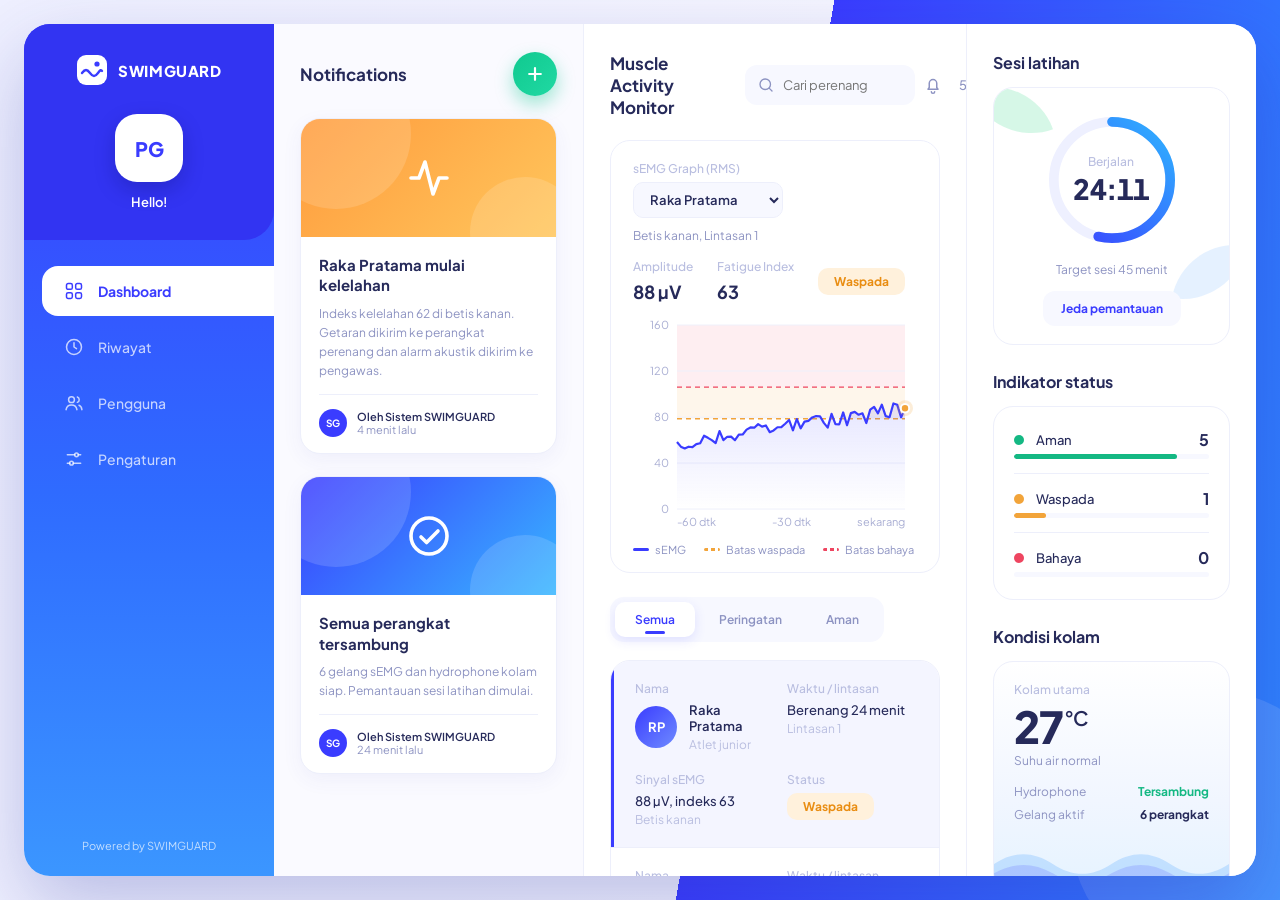
==== writings.html @ 5355ce6a "Dashboard" ====
<!DOCTYPE html>
<html lang="id">
<head>
  <meta charset="UTF-8">
  <meta name="viewport" content="width=device-width, initial-scale=1">
  <title>SWIMGUARD - Dashboard Pemantauan</title>
  <link rel="preconnect" href="https://fonts.googleapis.com">
  <link rel="preconnect" href="https://fonts.gstatic.com" crossorigin>
  <link href="https://fonts.googleapis.com/css2?family=Plus+Jakarta+Sans:wght@400;500;600;700;800&display=swap" rel="stylesheet">
  <link rel="stylesheet" href="style.css">
</head>
<body>

<div class="app">

  <!-- ============ SIDEBAR ============ -->
  <aside class="sidebar">
    <div class="side-top">
      <div class="brand">
        <svg viewBox="0 0 32 32" aria-hidden="true">
          <rect x="1" y="1" width="30" height="30" rx="9" fill="#fff"/>
          <path d="M6 19c3-4 5-4 8 0s5 4 8 0 3-3 4-2" fill="none" stroke="#3a3cff" stroke-width="2.4" stroke-linecap="round"/>
          <circle cx="21" cy="10" r="2.6" fill="#3a3cff"/>
        </svg>
        <span>SWIMGUARD</span>
      </div>
      <div class="profile">
        <div class="profile-avatar">PG</div>
        <p>Hello!</p>
      </div>
    </div>

    <nav class="nav" aria-label="Menu utama">
      <button class="nav-item active" data-view="dashboard">
        <svg viewBox="0 0 24 24"><rect x="3" y="3" width="7" height="7" rx="2"/><rect x="14" y="3" width="7" height="7" rx="2"/><rect x="3" y="14" width="7" height="7" rx="2"/><rect x="14" y="14" width="7" height="7" rx="2"/></svg>
        Dashboard
      </button>
      <button class="nav-item" data-view="riwayat">
        <svg viewBox="0 0 24 24"><circle cx="12" cy="12" r="9"/><path d="M12 7v5l3 2"/></svg>
        Riwayat
      </button>
      <button class="nav-item" data-view="pengguna">
        <svg viewBox="0 0 24 24"><circle cx="9" cy="8" r="3.5"/><path d="M2.5 20c.6-3.6 3.2-5.5 6.5-5.5s5.9 1.9 6.5 5.5"/><path d="M16 4.8a3.4 3.4 0 0 1 0 6.4M18 14.8c2 .6 3.1 2.3 3.5 5.2"/></svg>
        Pengguna
      </button>
      <button class="nav-item" data-view="pengaturan">
        <svg viewBox="0 0 24 24"><path d="M4 7h9M17 7h3M4 17h3M11 17h9"/><circle cx="15" cy="7" r="2.2"/><circle cx="9" cy="17" r="2.2"/></svg>
        Pengaturan
      </button>
    </nav>

    <p class="powered">Powered by SWIMGUARD</p>
  </aside>

  <!-- ============ KONTEN ============ -->
  <main class="content">

    <!-- ---------- DASHBOARD ---------- -->
    <section class="view active" id="view-dashboard">
      <div class="dash">

        <!-- Kolom notifikasi -->
        <div class="col col-notif">
          <header class="col-head">
            <h2>Notifications</h2>
            <button class="fab" id="btnTest" type="button" aria-label="Simulasikan peringatan" title="Simulasikan peringatan">
              <svg viewBox="0 0 24 24"><path d="M12 5v14M5 12h14"/></svg>
            </button>
          </header>
          <div id="notifList" class="notif-list"></div>
        </div>

        <!-- Kolom utama -->
        <div class="col col-main">
          <header class="col-head main-head">
            <h2>Muscle Activity Monitor</h2>
            <div class="head-tools">
              <label class="search">
                <svg viewBox="0 0 24 24"><circle cx="11" cy="11" r="7"/><path d="m20 20-3.5-3.5"/></svg>
                <input id="search" type="search" placeholder="Cari perenang" aria-label="Cari perenang">
              </label>
              <button class="icon-btn" id="btnBell" type="button" aria-label="Notifikasi baru">
                <svg viewBox="0 0 24 24"><path d="M6 17h12l-1.5-2V10a4.5 4.5 0 0 0-9 0v5z"/><path d="M10 20a2 2 0 0 0 4 0"/></svg>
                <span class="bell-dot" id="bellDot" hidden>0</span>
              </button>
              <time class="today" id="today"></time>
            </div>
          </header>

          <!-- Grafik sEMG -->
          <div class="chart-card">
            <div class="chart-top">
              <div>
                <p class="lbl">sEMG Graph (RMS)</p>
                <div class="chart-select">
                  <select id="chartSwimmer" aria-label="Pilih perenang"></select>
                  <span class="muscle" id="chartMuscle"></span>
                </div>
              </div>
              <div class="chart-stats">
                <div><p class="lbl">Amplitude</p><strong id="statAmp">0 µV</strong></div>
                <div><p class="lbl">Fatigue Index</p><strong id="statIdx">0</strong></div>
                <span class="badge ok" id="chartBadge">Aman</span>
              </div>
            </div>
            <canvas id="chart" aria-label="Grafik aktivitas otot 60 detik terakhir" role="img"></canvas>
            <div class="legend">
              <span><i class="sw sw-line"></i>sEMG</span>
              <span><i class="sw sw-warn"></i>Batas waspada</span>
              <span><i class="sw sw-bad"></i>Batas bahaya</span>
            </div>
          </div>

          <!-- Tab + daftar perenang -->
          <div class="tabs" role="tablist" aria-label="Filter status">
            <button class="tab active" role="tab" data-filter="all" type="button">Semua</button>
            <button class="tab" role="tab" data-filter="alert" type="button">Peringatan</button>
            <button class="tab" role="tab" data-filter="ok" type="button">Aman</button>
          </div>
          <div id="swimmerList" class="rows"></div>
        </div>

        <!-- Kolom samping -->
        <div class="col col-side">
          <h3>Sesi latihan</h3>
          <div class="card timer-card">
            <div class="ring">
              <svg viewBox="0 0 130 130" aria-hidden="true">
                <defs>
                  <linearGradient id="ringGrad" x1="0" y1="0" x2="1" y2="1">
                    <stop offset="0" stop-color="#3a3cff"/>
                    <stop offset="1" stop-color="#2fb4ff"/>
                  </linearGradient>
                </defs>
                <circle cx="65" cy="65" r="54" class="ring-bg"/>
                <circle cx="65" cy="65" r="54" class="ring-fg" id="ringFg"/>
              </svg>
              <div class="ring-text">
                <span class="lbl">Berjalan</span>
                <strong id="timerText">24:10</strong>
              </div>
            </div>
            <p class="timer-note">Target sesi 45 menit</p>
            <button class="btn-soft" id="btnPause" type="button">Jeda pemantauan</button>
          </div>

          <h3>Indikator status</h3>
          <div class="card status-card">
            <div class="stat-row">
              <span class="dot ok"></span><span class="stat-name">Aman</span><strong id="cntOk">0</strong>
              <div class="bar"><i class="ok" id="barOk"></i></div>
            </div>
            <div class="stat-row">
              <span class="dot warn"></span><span class="stat-name">Waspada</span><strong id="cntWarn">0</strong>
              <div class="bar"><i class="warn" id="barWarn"></i></div>
            </div>
            <div class="stat-row">
              <span class="dot bad"></span><span class="stat-name">Bahaya</span><strong id="cntBad">0</strong>
              <div class="bar"><i class="bad" id="barBad"></i></div>
            </div>
          </div>

          <h3>Kondisi kolam</h3>
          <div class="card pool-card">
            <p class="lbl">Kolam utama</p>
            <div class="pool-temp">27<sup>°C</sup></div>
            <p class="pool-state">Suhu air normal</p>
            <ul class="pool-list">
              <li><span>Hydrophone</span><strong class="t-ok">Tersambung</strong></li>
              <li><span>Gelang aktif</span><strong id="poolActive">6 perangkat</strong></li>
            </ul>
            <svg class="waves" viewBox="0 0 300 60" preserveAspectRatio="none" aria-hidden="true">
              <path d="M0 30c25-14 50-14 75 0s50 14 75 0 50-14 75 0 50 14 75 0V60H0z" fill="rgba(58,150,255,.22)"/>
              <path d="M0 40c25-12 50-12 75 0s50 12 75 0 50-12 75 0 50 12 75 0V60H0z" fill="rgba(58,60,255,.16)"/>
            </svg>
          </div>
        </div>

      </div>
    </section>

    <!-- ---------- RIWAYAT ---------- -->
    <section class="view" id="view-riwayat">
      <div class="page">
        <header class="page-head">
          <div>
            <h2>Riwayat pemantauan</h2>
            <p class="sub">Catatan kejadian otot dari seluruh perenang pada sesi ini.</p>
          </div>
          <button class="btn-primary" id="btnCsv" type="button">Unduh CSV</button>
        </header>

        <div class="tabs" id="histTabs" role="tablist" aria-label="Filter riwayat">
          <button class="tab active" data-hfilter="all" type="button">Semua</button>
          <button class="tab" data-hfilter="warn" type="button">Waspada</button>
          <button class="tab" data-hfilter="bad" type="button">Bahaya</button>
          <button class="tab" data-hfilter="ok" type="button">Normal</button>
        </div>

        <div class="table-wrap">
          <table class="table">
            <thead>
              <tr>
                <th>Waktu</th>
                <th>Perenang</th>
                <th>Peristiwa</th>
                <th>Otot</th>
                <th>Indeks</th>
                <th>Level</th>
              </tr>
            </thead>
            <tbody id="histBody"></tbody>
          </table>
        </div>
      </div>
    </section>

    <!-- ---------- PENGGUNA ---------- -->
    <section class="view" id="view-pengguna">
      <div class="page">
        <header class="page-head">
          <div>
            <h2>Pengguna dan manfaat</h2>
            <p class="sub">Siapa yang memakai SWIMGUARD dan apa yang mereka dapat.</p>
          </div>
        </header>

        <div class="benefit-grid">
          <article class="benefit">
            <div class="b-icon b1"><svg viewBox="0 0 24 24"><path d="M3 17c3-4 5-4 8 0s5 4 8 0"/><circle cx="16" cy="6" r="2.5"/><path d="m8 12 4-3 3 2"/></svg></div>
            <h3>Perenang</h3>
            <p>Tahu kondisi otot saat berenang. Getaran di perangkat memberi tanda lebih awal sebelum kram atau kelelahan mengganggu gerakan.</p>
          </article>
          <article class="benefit">
            <div class="b-icon b2"><svg viewBox="0 0 24 24"><path d="M4 19V9M10 19V5M16 19v-7M22 19H2"/></svg></div>
            <h3>Pelatih renang</h3>
            <p>Melihat grafik aktivitas otot dan riwayat tiap perenang untuk mengatur intensitas latihan, waktu istirahat, dan program berikutnya.</p>
          </article>
          <article class="benefit">
            <div class="b-icon b3"><svg viewBox="0 0 24 24"><path d="M6 17h12l-1.5-2V10a4.5 4.5 0 0 0-9 0v5z"/><path d="M10 20a2 2 0 0 0 4 0"/></svg></div>
            <h3>Pengawas</h3>
            <p>Menerima alarm akustik dan notifikasi dashboard saat ada perenang berisiko, sehingga bisa bereaksi lebih cepat tanpa mengawasi satu per satu.</p>
          </article>
          <article class="benefit">
            <div class="b-icon b4"><svg viewBox="0 0 24 24"><path d="M3 21V9l9-6 9 6v12"/><path d="M9 21v-6h6v6"/></svg></div>
            <h3>Pengelola kolam renang</h3>
            <p>Memiliki data keselamatan dan riwayat kejadian untuk evaluasi prosedur, pelaporan, dan peningkatan layanan kolam.</p>
          </article>
        </div>
      </div>
    </section>

    <!-- ---------- PENGATURAN ---------- -->
    <section class="view" id="view-pengaturan">
      <div class="page">
        <header class="page-head">
          <div>
            <h2>Pengaturan peringatan</h2>
            <p class="sub">Atur batas indeks kelelahan dan jalur peringatan ganda.</p>
          </div>
        </header>

        <div class="settings">
          <div class="setting">
            <div class="setting-info">
              <strong>Batas waspada</strong>
              <span>Status berubah ke Waspada saat indeks mencapai nilai ini.</span>
            </div>
            <div class="slider">
              <input type="range" id="setWarn" min="30" max="80" value="55">
              <output id="outWarn">55</output>
            </div>
          </div>

          <div class="setting">
            <div class="setting-info">
              <strong>Batas bahaya</strong>
              <span>Status berubah ke Bahaya saat indeks mencapai nilai ini.</span>
            </div>
            <div class="slider">
              <input type="range" id="setDanger" min="50" max="95" value="80">
              <output id="outDanger">80</output>
            </div>
          </div>

          <div class="setting">
            <div class="setting-info">
              <strong>Getaran pada perangkat perenang</strong>
              <span>Perangkat bergetar saat status naik ke Waspada atau Bahaya.</span>
            </div>
            <label class="switch">
              <input type="checkbox" id="setVib" checked>
              <span></span>
            </label>
          </div>

          <div class="setting">
            <div class="setting-info">
              <strong>Alarm akustik ke pengawas</strong>
              <span>Sinyal dikirim lewat hydrophone ke pengawas kolam.</span>
            </div>
            <label class="switch">
              <input type="checkbox" id="setAco" checked>
              <span></span>
            </label>
          </div>
        </div>
      </div>
    </section>

  </main>
</div>

<div class="toast" id="toast" role="status" aria-live="polite"></div>

<script src="script.js"></script>
</body>
</html>
---- style.css ----
/* ==========================================================
   SWIMGUARD Dashboard
   ========================================================== */

:root {
  --blue: #3a3cff;
  --blue-2: #2f86ff;
  --ink: #262a5a;
  --muted: #8d93c2;
  --soft: #b9bee0;
  --line: #edeffb;
  --bg: #f7f8ff;

  --ok: #14b883;
  --ok-bg: #e2f8ef;
  --warn: #e98d12;
  --warn-bg: #fff1dc;
  --bad: #ee4560;
  --bad-bg: #ffe5ea;

  --font: "Plus Jakarta Sans", system-ui, -apple-system, "Segoe UI", Roboto, sans-serif;
}

*,
*::before,
*::after { box-sizing: border-box; margin: 0; padding: 0; }

html { -webkit-text-size-adjust: 100%; }

body {
  min-height: 100vh;
  display: flex;
  align-items: center;
  justify-content: center;
  padding: 24px;
  font-family: var(--font);
  color: var(--ink);
  background: linear-gradient(100deg, #eff0ff 0, #f6f6ff 58%, #3a3cff 58%, #2f86ff 100%);
  position: relative;
  overflow-x: hidden;
  -webkit-font-smoothing: antialiased;
}

/* dekorasi latar */
body::before {
  content: "";
  position: fixed;
  left: 24px;
  top: 24px;
  width: 210px;
  height: 170px;
  background-image: radial-gradient(#d6daff 3px, transparent 3.5px);
  background-size: 34px 34px;
  z-index: 0;
}
body::after {
  content: "";
  position: fixed;
  right: -70px;
  bottom: -70px;
  width: 280px;
  height: 280px;
  border-radius: 50%;
  background: rgba(255, 255, 255, .12);
  z-index: 0;
}

button { font: inherit; color: inherit; cursor: pointer; border: 0; background: none; }
button:focus-visible,
input:focus-visible,
select:focus-visible,
.row:focus-visible {
  outline: 3px solid rgba(58, 60, 255, .45);
  outline-offset: 2px;
}
[hidden] { display: none !important; }

/* ==========================================================
   KERANGKA APLIKASI
   ========================================================== */
.app {
  position: relative;
  z-index: 1;
  display: flex;
  width: min(1400px, 100%);
  height: calc(100vh - 48px);
  min-height: 680px;
  max-height: 920px;
  background: #fff;
  border-radius: 26px;
  overflow: hidden;
  box-shadow: 0 30px 80px rgba(40, 50, 160, .28);
}

/* ==========================================================
   SIDEBAR
   ========================================================== */
.sidebar {
  width: 250px;
  flex-shrink: 0;
  display: flex;
  flex-direction: column;
  color: #fff;
  background: linear-gradient(180deg, #3a3cff 0%, #2f6bff 55%, #3b96ff 100%);
}

.side-top {
  padding: 30px 24px 30px;
  background: #3234f2;
  border-bottom-right-radius: 30px;
  text-align: center;
}

.brand {
  display: flex;
  align-items: center;
  justify-content: center;
  gap: 10px;
  font-weight: 800;
  letter-spacing: .04em;
  font-size: 15px;
}
.brand svg { width: 32px; height: 32px; }

.profile { margin-top: 28px; }
.profile-avatar {
  width: 68px;
  height: 68px;
  margin: 0 auto 12px;
  display: grid;
  place-items: center;
  border-radius: 22px;
  background: #fff;
  color: var(--blue);
  font-weight: 800;
  font-size: 20px;
  box-shadow: 0 8px 20px rgba(10, 10, 100, .25);
}
.profile p { font-size: 13px; font-weight: 600; }

.nav {
  display: flex;
  flex-direction: column;
  gap: 6px;
  margin: 26px 0 0 18px;
}
.nav-item {
  display: flex;
  align-items: center;
  gap: 14px;
  width: 100%;
  padding: 15px 22px;
  border-radius: 16px 0 0 16px;
  font-size: 14px;
  font-weight: 500;
  text-align: left;
  color: rgba(255, 255, 255, .72);
  transition: background .15s, color .15s;
}
.nav-item svg {
  width: 20px;
  height: 20px;
  fill: none;
  stroke: currentColor;
  stroke-width: 1.8;
  stroke-linecap: round;
  stroke-linejoin: round;
}
.nav-item:hover { color: #fff; background: rgba(255, 255, 255, .1); }
.nav-item.active {
  background: #fff;
  color: var(--blue);
  font-weight: 700;
}
.nav-item:focus-visible { outline-color: #fff; }

.powered {
  margin-top: auto;
  padding: 24px;
  text-align: center;
  font-size: 11px;
  color: rgba(255, 255, 255, .7);
}

/* ==========================================================
   KONTEN
   ========================================================== */
.content { flex: 1; min-width: 0; background: #fff; }

.view { display: none; height: 100%; }
.view.active { display: block; }

.dash {
  display: grid;
  grid-template-columns: 310px minmax(0, 1fr) 290px;
  height: 100%;
}

.col {
  min-height: 0;
  overflow-y: auto;
  padding: 28px 26px;
  scrollbar-width: thin;
  scrollbar-color: #dcdffa transparent;
}
.col::-webkit-scrollbar { width: 6px; }
.col::-webkit-scrollbar-thumb { background: #dcdffa; border-radius: 6px; }

.col-notif { background: #fafaff; border-right: 1px solid var(--line); }
.col-side { border-left: 1px solid var(--line); }

.col-head {
  display: flex;
  align-items: center;
  justify-content: space-between;
  gap: 12px;
  margin-bottom: 22px;
  min-height: 44px;
}
h2 { font-size: 17px; font-weight: 700; }
h3 { font-size: 16px; font-weight: 700; margin: 0 0 14px; }
.col-side h3:not(:first-child) { margin-top: 26px; }

.lbl { font-size: 12px; font-weight: 500; color: var(--soft); margin-bottom: 6px; }

/* ----- tombol umum ----- */
.fab {
  width: 44px;
  height: 44px;
  display: grid;
  place-items: center;
  flex-shrink: 0;
  border-radius: 50%;
  background: linear-gradient(135deg, #10c98f, #20d9a3);
  box-shadow: 0 8px 18px rgba(16, 201, 143, .4);
  transition: transform .15s;
}
.fab:hover { transform: scale(1.06); }
.fab svg { width: 20px; height: 20px; fill: none; stroke: #fff; stroke-width: 2.6; stroke-linecap: round; }

.icon-btn {
  position: relative;
  width: 40px;
  height: 40px;
  display: grid;
  place-items: center;
  border-radius: 12px;
  color: var(--muted);
}
.icon-btn:hover { background: var(--bg); }
.icon-btn svg { width: 20px; height: 20px; fill: none; stroke: currentColor; stroke-width: 1.8; stroke-linecap: round; stroke-linejoin: round; }
.bell-dot {
  position: absolute;
  top: 3px;
  right: 3px;
  min-width: 17px;
  height: 17px;
  padding: 0 4px;
  display: grid;
  place-items: center;
  border-radius: 9px;
  background: var(--bad);
  color: #fff;
  font-size: 10px;
  font-weight: 700;
}

.btn-primary {
  padding: 12px 22px;
  border-radius: 12px;
  background: linear-gradient(135deg, var(--blue), var(--blue-2));
  color: #fff;
  font-size: 13px;
  font-weight: 700;
  box-shadow: 0 8px 18px rgba(58, 60, 255, .3);
}
.btn-primary:hover { filter: brightness(1.08); }

.btn-soft {
  margin-top: 14px;
  padding: 10px 18px;
  border-radius: 12px;
  background: var(--bg);
  color: var(--blue);
  font-size: 12px;
  font-weight: 700;
}
.btn-soft:hover { background: #eceeff; }

/* ----- header utama ----- */
.head-tools { display: flex; align-items: center; gap: 8px; min-width: 0; }
.search {
  display: flex;
  align-items: center;
  gap: 8px;
  padding: 0 12px;
  height: 40px;
  border-radius: 12px;
  background: var(--bg);
  color: var(--muted);
}
.search svg { width: 18px; height: 18px; flex-shrink: 0; fill: none; stroke: currentColor; stroke-width: 1.8; stroke-linecap: round; }
.search input {
  width: 120px;
  border: 0;
  outline: 0;
  background: transparent;
  font: inherit;
  font-size: 13px;
  color: var(--ink);
}
.search:focus-within { outline: 3px solid rgba(58, 60, 255, .35); }
.search input:focus-visible { outline: 0; }
.today { margin-left: 8px; font-size: 13px; font-weight: 500; color: var(--muted); white-space: nowrap; }

/* ==========================================================
   NOTIFIKASI
   ========================================================== */
.notif-list { display: flex; flex-direction: column; gap: 22px; }

.notif {
  background: #fff;
  border: 1px solid var(--line);
  border-radius: 20px;
  overflow: hidden;
  box-shadow: 0 6px 20px rgba(60, 70, 180, .06);
}
.notif.is-new { animation: slideIn .5s ease-out; }

.notif-banner {
  position: relative;
  height: 118px;
  display: grid;
  place-items: center;
  overflow: hidden;
}
.notif-banner::before,
.notif-banner::after {
  content: "";
  position: absolute;
  border-radius: 50%;
  background: rgba(255, 255, 255, .14);
}
.notif-banner::before { width: 150px; height: 150px; left: -40px; top: -60px; }
.notif-banner::after { width: 110px; height: 110px; right: -24px; bottom: -50px; }
.notif-banner svg {
  position: relative;
  z-index: 1;
  width: 48px;
  height: 48px;
  fill: none;
  stroke: #fff;
  stroke-width: 1.8;
  stroke-linecap: round;
  stroke-linejoin: round;
}
.notif-banner.info { background: linear-gradient(135deg, #3a3cff, #38b6ff); }
.notif-banner.warn { background: linear-gradient(135deg, #ff9b3d, #ffc65c); }
.notif-banner.bad { background: linear-gradient(135deg, #ee4560, #ff7a8c); }

.notif-body { padding: 18px 18px 16px; }
.notif-body h4 { font-size: 15px; font-weight: 700; line-height: 1.35; }
.notif-body p { margin-top: 8px; font-size: 12px; line-height: 1.6; color: var(--muted); }

.notif-foot {
  display: flex;
  align-items: center;
  gap: 10px;
  margin-top: 14px;
  padding-top: 14px;
  border-top: 1px solid var(--line);
  font-size: 11px;
  color: var(--muted);
}
.notif-foot .mini-av {
  width: 28px;
  height: 28px;
  display: grid;
  place-items: center;
  border-radius: 50%;
  background: var(--blue);
  color: #fff;
  font-size: 10px;
  font-weight: 700;
}
.notif-foot b { display: block; color: var(--ink); font-weight: 600; font-size: 11px; }

/* ==========================================================
   GRAFIK
   ========================================================== */
.chart-card {
  border: 1px solid var(--line);
  border-radius: 20px;
  padding: 20px 22px 16px;
  margin-bottom: 24px;
}
.chart-top {
  display: flex;
  align-items: flex-start;
  justify-content: space-between;
  gap: 16px;
  flex-wrap: wrap;
}
.chart-select { display: flex; align-items: center; gap: 10px; flex-wrap: wrap; }
.chart-select select {
  padding: 8px 12px;
  border: 1px solid var(--line);
  border-radius: 10px;
  background: var(--bg);
  font: inherit;
  font-size: 13px;
  font-weight: 600;
  color: var(--ink);
}
.muscle { font-size: 12px; color: var(--muted); }
.chart-stats { display: flex; align-items: center; gap: 24px; }
.chart-stats strong { font-size: 18px; font-weight: 700; }

#chart { display: block; width: 100%; height: 220px; margin-top: 12px; }

.legend { display: flex; gap: 18px; flex-wrap: wrap; margin-top: 8px; font-size: 11px; color: var(--muted); }
.legend span { display: inline-flex; align-items: center; gap: 6px; }
.sw { display: inline-block; width: 16px; height: 3px; border-radius: 2px; }
.sw-line { background: var(--blue); }
.sw-warn { background: repeating-linear-gradient(90deg, #f2a43a 0 4px, transparent 4px 7px); }
.sw-bad { background: repeating-linear-gradient(90deg, var(--bad) 0 4px, transparent 4px 7px); }

/* ==========================================================
   TAB + DAFTAR PERENANG
   ========================================================== */
.tabs {
  display: inline-flex;
  gap: 4px;
  padding: 5px;
  margin-bottom: 18px;
  border-radius: 14px;
  background: var(--bg);
}
.tab {
  position: relative;
  padding: 10px 20px;
  border-radius: 10px;
  font-size: 12px;
  font-weight: 600;
  color: var(--muted);
}
.tab:hover { color: var(--blue); }
.tab.active {
  background: #fff;
  color: var(--blue);
  box-shadow: 0 4px 12px rgba(58, 60, 255, .12);
}
.tab.active::after {
  content: "";
  position: absolute;
  left: 50%;
  bottom: 3px;
  width: 20px;
  height: 3px;
  margin-left: -10px;
  border-radius: 3px;
  background: var(--blue);
}

.rows { border: 1px solid var(--line); border-radius: 20px; overflow: hidden; }
.row {
  display: grid;
  grid-template-columns: 1fr 1fr;
  gap: 20px 24px;
  padding: 20px 24px;
  background: #fff;
  border-bottom: 1px solid var(--line);
  cursor: pointer;
  transition: background .15s;
}
.row:last-child { border-bottom: 0; }
.row:hover { background: #fbfbff; }
.row.selected { background: #f4f5ff; box-shadow: inset 3px 0 0 var(--blue); }

.who { display: flex; align-items: center; gap: 12px; min-width: 0; }
.avatar-sm {
  width: 42px;
  height: 42px;
  flex-shrink: 0;
  display: grid;
  place-items: center;
  border-radius: 50%;
  color: #fff;
  font-size: 13px;
  font-weight: 700;
}
.who strong, .cell strong { display: block; font-size: 13px; font-weight: 600; }
.who span, .cell span { display: block; margin-top: 3px; font-size: 12px; color: var(--soft); }
.cell strong { font-weight: 500; }

.badge {
  display: inline-block;
  padding: 6px 16px;
  border-radius: 10px;
  font-size: 12px;
  font-weight: 700;
  white-space: nowrap;
}
.badge.ok { background: var(--ok-bg); color: var(--ok); }
.badge.warn { background: var(--warn-bg); color: var(--warn); }
.badge.bad { background: var(--bad-bg); color: var(--bad); }

.empty { padding: 40px 20px; text-align: center; font-size: 13px; color: var(--muted); }

/* ==========================================================
   KOLOM SAMPING
   ========================================================== */
.card {
  position: relative;
  overflow: hidden;
  border: 1px solid var(--line);
  border-radius: 20px;
  background: #fff;
}

/* timer */
.timer-card { padding: 22px 18px 18px; text-align: center; }
.timer-card::before,
.timer-card::after {
  content: "";
  position: absolute;
  width: 64px;
  height: 64px;
  opacity: .55;
  pointer-events: none;
}
.timer-card::before {
  left: -14px;
  top: -10px;
  background: #b5f0d3;
  border-radius: 0 100% 0 100%;
  transform: rotate(-20deg);
}
.timer-card::after {
  right: -12px;
  bottom: 40px;
  background: #cfe6ff;
  border-radius: 100% 0 100% 0;
  transform: rotate(10deg);
}
.ring { position: relative; width: 140px; height: 140px; margin: 0 auto; }
.ring svg { width: 100%; height: 100%; transform: rotate(-90deg); }
.ring-bg { fill: none; stroke: #eef0ff; stroke-width: 9; }
.ring-fg {
  fill: none;
  stroke: url(#ringGrad);
  stroke-width: 9;
  stroke-linecap: round;
  stroke-dasharray: 339.29;
  stroke-dashoffset: 339.29;
  transition: stroke-dashoffset .9s linear;
}
.ring-text { position: absolute; inset: 0; display: grid; place-content: center; text-align: center; }
.ring-text .lbl { margin-bottom: 2px; }
.ring-text strong { font-size: 28px; font-weight: 800; letter-spacing: -.02em; font-variant-numeric: tabular-nums; }
.timer-note { margin-top: 12px; font-size: 12px; color: var(--muted); position: relative; z-index: 1; }
.timer-card .btn-soft { position: relative; z-index: 1; }

/* status */
.status-card { padding: 8px 20px; }
.stat-row {
  display: grid;
  grid-template-columns: 12px 1fr auto;
  align-items: center;
  gap: 4px 10px;
  padding: 14px 0;
  border-bottom: 1px solid var(--line);
}
.stat-row:last-child { border-bottom: 0; }
.stat-name { font-size: 13px; font-weight: 500; }
.stat-row strong { font-size: 16px; font-weight: 700; }
.dot { width: 10px; height: 10px; border-radius: 50%; }
.dot.ok { background: var(--ok); }
.dot.warn { background: #f2a43a; }
.dot.bad { background: var(--bad); }
.bar { grid-column: 1 / -1; height: 5px; border-radius: 5px; background: var(--bg); overflow: hidden; }
.bar i { display: block; height: 100%; width: 0; border-radius: 5px; transition: width .5s; }
.bar i.ok { background: var(--ok); }
.bar i.warn { background: #f2a43a; }
.bar i.bad { background: var(--bad); }

/* kolam */
.pool-card {
  padding: 20px 20px 70px;
  background: linear-gradient(180deg, #fff 0%, #f1f6ff 60%, #e5f3ff 100%);
}
.pool-temp { font-size: 44px; font-weight: 800; letter-spacing: -.03em; line-height: 1.05; }
.pool-temp sup { font-size: 20px; font-weight: 600; vertical-align: top; margin-left: 2px; position: relative; top: 4px; }
.pool-state { margin-top: 4px; font-size: 12px; color: var(--muted); }
.pool-list { list-style: none; margin-top: 16px; display: grid; gap: 8px; }
.pool-list li { display: flex; justify-content: space-between; font-size: 12px; color: var(--muted); }
.pool-list strong { font-weight: 700; color: var(--ink); }
.pool-list .t-ok { color: var(--ok); }
.waves { position: absolute; left: 0; bottom: 0; width: 100%; height: 56px; }

/* ==========================================================
   HALAMAN LAIN
   ========================================================== */
.page { height: 100%; overflow-y: auto; padding: 34px 40px; scrollbar-width: thin; scrollbar-color: #dcdffa transparent; }
.page-head {
  display: flex;
  align-items: flex-start;
  justify-content: space-between;
  gap: 16px;
  margin-bottom: 24px;
}
.page-head h2 { font-size: 20px; }
.sub { margin-top: 6px; font-size: 13px; color: var(--muted); }

.table-wrap { overflow-x: auto; border: 1px solid var(--line); border-radius: 20px; }
.table { width: 100%; border-collapse: collapse; min-width: 640px; }
.table th {
  padding: 16px 20px;
  text-align: left;
  font-size: 12px;
  font-weight: 500;
  color: var(--soft);
  background: #fafaff;
  border-bottom: 1px solid var(--line);
}
.table td { padding: 16px 20px; font-size: 13px; border-bottom: 1px solid var(--line); }
.table tr:last-child td { border-bottom: 0; }
.table td:first-child { color: var(--muted); font-variant-numeric: tabular-nums; }
.table td b { font-weight: 600; }

.benefit-grid {
  display: grid;
  grid-template-columns: repeat(auto-fit, minmax(250px, 1fr));
  gap: 22px;
}
.benefit {
  padding: 26px 24px;
  border: 1px solid var(--line);
  border-radius: 20px;
  background: #fff;
}
.benefit h3 { margin: 18px 0 10px; }
.benefit p { font-size: 13px; line-height: 1.7; color: var(--muted); }
.b-icon { width: 52px; height: 52px; display: grid; place-items: center; border-radius: 16px; }
.b-icon svg { width: 26px; height: 26px; fill: none; stroke: #fff; stroke-width: 1.9; stroke-linecap: round; stroke-linejoin: round; }
.b1 { background: linear-gradient(135deg, #3a3cff, #38b6ff); }
.b2 { background: linear-gradient(135deg, #14b883, #5fe0b4); }
.b3 { background: linear-gradient(135deg, #ee4560, #ff8fa0); }
.b4 { background: linear-gradient(135deg, #ff9b3d, #ffc65c); }

.settings { border: 1px solid var(--line); border-radius: 20px; overflow: hidden; max-width: 760px; }
.setting {
  display: flex;
  align-items: center;
  justify-content: space-between;
  gap: 24px;
  padding: 22px 26px;
  border-bottom: 1px solid var(--line);
}
.setting:last-child { border-bottom: 0; }
.setting-info strong { display: block; font-size: 14px; font-weight: 600; }
.setting-info span { display: block; margin-top: 4px; font-size: 12px; color: var(--muted); max-width: 380px; line-height: 1.5; }
.slider { display: flex; align-items: center; gap: 14px; }
.slider input[type="range"] { width: 180px; accent-color: var(--blue); }
.slider output { min-width: 28px; text-align: right; font-size: 15px; font-weight: 700; font-variant-numeric: tabular-nums; }

.switch { position: relative; width: 50px; height: 28px; flex-shrink: 0; }
.switch input { position: absolute; inset: 0; opacity: 0; cursor: pointer; z-index: 1; margin: 0; }
.switch span { position: absolute; inset: 0; border-radius: 28px; background: #dfe2f7; transition: background .2s; }
.switch span::after {
  content: "";
  position: absolute;
  left: 3px;
  top: 3px;
  width: 22px;
  height: 22px;
  border-radius: 50%;
  background: #fff;
  box-shadow: 0 2px 6px rgba(0, 0, 40, .2);
  transition: transform .2s;
}
.switch input:checked + span { background: var(--blue); }
.switch input:checked + span::after { transform: translateX(22px); }
.switch input:focus-visible + span { outline: 3px solid rgba(58, 60, 255, .45); outline-offset: 2px; }

/* ----- toast ----- */
.toast {
  position: fixed;
  left: 50%;
  bottom: 36px;
  z-index: 50;
  max-width: calc(100% - 32px);
  padding: 13px 22px;
  border-radius: 14px;
  background: var(--ink);
  color: #fff;
  font-size: 13px;
  font-weight: 500;
  box-shadow: 0 14px 34px rgba(20, 20, 80, .35);
  opacity: 0;
  pointer-events: none;
  transform: translate(-50%, 12px);
  transition: opacity .25s, transform .25s;
}
.toast.show { opacity: 1; transform: translate(-50%, 0); }

/* ----- animasi ----- */
@keyframes slideIn {
  from { opacity: 0; transform: translateY(-14px); }
  to { opacity: 1; transform: none; }
}
@keyframes pulse {
  0%, 100% { opacity: 1; }
  50% { opacity: .35; }
}
.badge.bad::before {
  content: "";
  display: inline-block;
  width: 7px;
  height: 7px;
  margin-right: 7px;
  border-radius: 50%;
  background: var(--bad);
  animation: pulse 1s infinite;
}

@media (prefers-reduced-motion: reduce) {
  *, *::before, *::after { animation: none !important; transition: none !important; }
}

/* ==========================================================
   RESPONSIF
   ========================================================== */
@media (max-width: 1260px) {
  .dash {
    grid-template-columns: 290px minmax(0, 1fr);
    overflow-y: auto;
    align-content: start;
  }
  .dash > .col { overflow: visible; }
  .col-side {
    grid-column: 1 / -1;
    display: grid;
    grid-template-columns: repeat(3, 1fr);
    gap: 0 22px;
    border-left: 0;
    border-top: 1px solid var(--line);
  }
  .col-side h3 { grid-row: 1; margin-top: 0 !important; }
  .col-side .card { grid-row: 2; }
}

@media (max-width: 900px) {
  body { padding: 0; background: #f1f2ff; align-items: stretch; }
  body::before, body::after { display: none; }

  .app { flex-direction: column; height: auto; max-height: none; min-height: 100vh; border-radius: 0; }

  .sidebar { width: 100%; flex-direction: row; align-items: center; }
  .side-top { padding: 14px 18px; border-radius: 0; text-align: left; }
  .profile, .powered { display: none; }
  .nav { flex-direction: row; margin: 0; padding: 10px 8px; gap: 4px; overflow-x: auto; flex: 1; }
  .nav-item { width: auto; padding: 11px 14px; border-radius: 12px; white-space: nowrap; }

  .view { height: auto; }
  .dash { display: block; height: auto; }
  .col { overflow: visible; padding: 22px 18px; }
  .col-notif { border-right: 0; border-bottom: 1px solid var(--line); }
  .col-side { display: block; border-top: 1px solid var(--line); }
  .col-side h3:not(:first-child) { margin-top: 26px !important; }

  .head-tools { flex-wrap: wrap; justify-content: flex-end; }
  .main-head { align-items: flex-start; flex-wrap: wrap; }
  .page { height: auto; padding: 24px 18px; }
}

@media (max-width: 520px) {
  .row { grid-template-columns: 1fr; gap: 14px; padding: 18px; }
  .chart-stats { gap: 16px; }
  .setting { flex-direction: column; align-items: flex-start; }
  .slider input[type="range"] { width: 150px; }
  .today { display: none; }
  .brand span { display: none; }
}
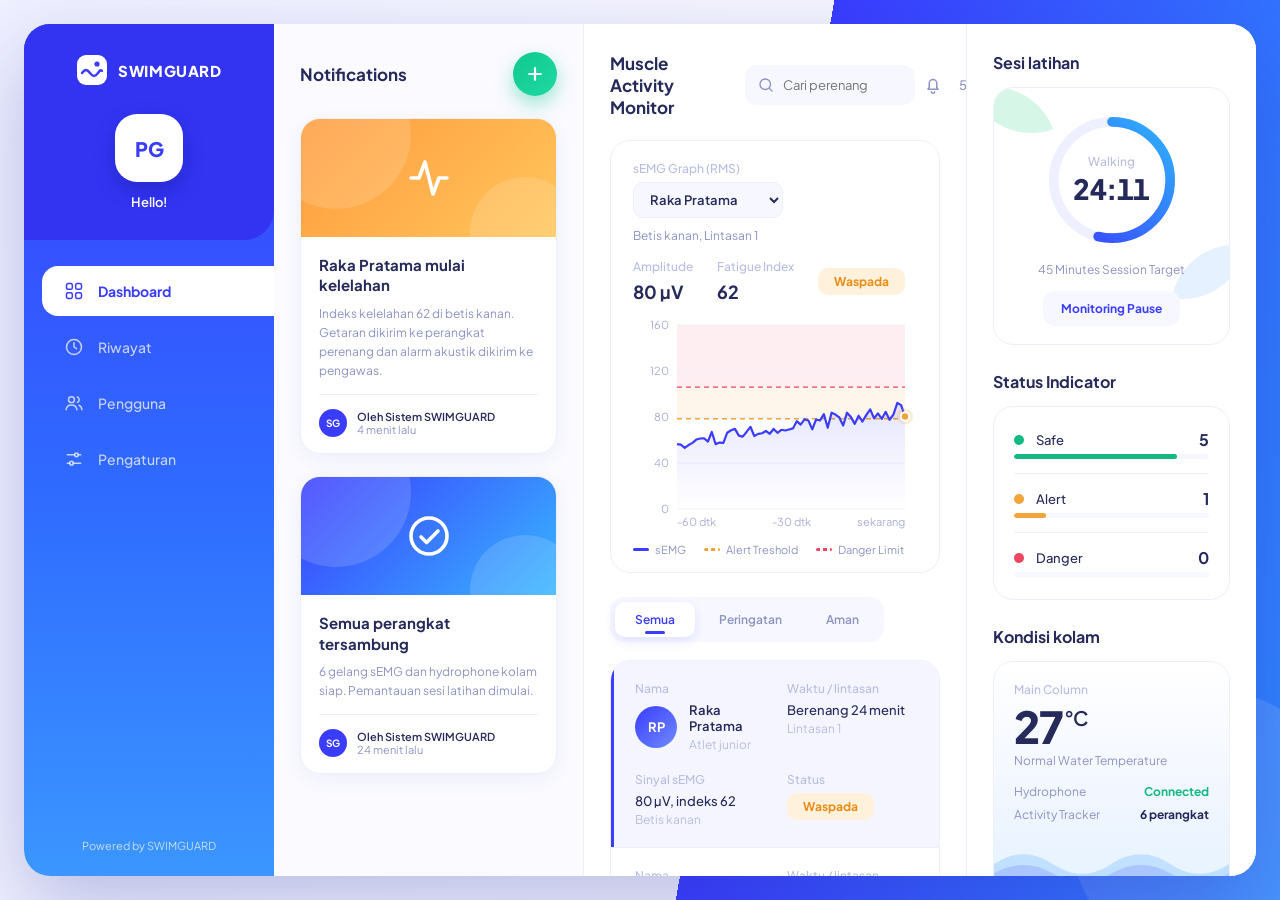
==== commit ca056eac: "Update html" ====
--- a/writings.html
+++ b/writings.html
@@ -100,14 +100,14 @@
               <div class="chart-stats">
                 <div><p class="lbl">Amplitude</p><strong id="statAmp">0 µV</strong></div>
                 <div><p class="lbl">Fatigue Index</p><strong id="statIdx">0</strong></div>
-                <span class="badge ok" id="chartBadge">Aman</span>
+                <span class="badge ok" id="chartBadge">Safe</span>
               </div>
             </div>
             <canvas id="chart" aria-label="Grafik aktivitas otot 60 detik terakhir" role="img"></canvas>
             <div class="legend">
               <span><i class="sw sw-line"></i>sEMG</span>
-              <span><i class="sw sw-warn"></i>Batas waspada</span>
-              <span><i class="sw sw-bad"></i>Batas bahaya</span>
+              <span><i class="sw sw-warn"></i>Alert Treshold</span>
+              <span><i class="sw sw-bad"></i>Danger Limit</span>
             </div>
           </div>
 
@@ -136,38 +136,38 @@
                 <circle cx="65" cy="65" r="54" class="ring-fg" id="ringFg"/>
               </svg>
               <div class="ring-text">
-                <span class="lbl">Berjalan</span>
+                <span class="lbl">Walking</span>
                 <strong id="timerText">24:10</strong>
               </div>
             </div>
-            <p class="timer-note">Target sesi 45 menit</p>
-            <button class="btn-soft" id="btnPause" type="button">Jeda pemantauan</button>
-          </div>
-
-          <h3>Indikator status</h3>
+            <p class="timer-note">45 Minutes Session Target</p>
+            <button class="btn-soft" id="btnPause" type="button">Monitoring Pause</button>
+          </div>
+
+          <h3>Status Indicator</h3>
           <div class="card status-card">
             <div class="stat-row">
-              <span class="dot ok"></span><span class="stat-name">Aman</span><strong id="cntOk">0</strong>
+              <span class="dot ok"></span><span class="stat-name">Safe</span><strong id="cntOk">0</strong>
               <div class="bar"><i class="ok" id="barOk"></i></div>
             </div>
             <div class="stat-row">
-              <span class="dot warn"></span><span class="stat-name">Waspada</span><strong id="cntWarn">0</strong>
+              <span class="dot warn"></span><span class="stat-name">Alert</span><strong id="cntWarn">0</strong>
               <div class="bar"><i class="warn" id="barWarn"></i></div>
             </div>
             <div class="stat-row">
-              <span class="dot bad"></span><span class="stat-name">Bahaya</span><strong id="cntBad">0</strong>
+              <span class="dot bad"></span><span class="stat-name">Danger</span><strong id="cntBad">0</strong>
               <div class="bar"><i class="bad" id="barBad"></i></div>
             </div>
           </div>
 
           <h3>Kondisi kolam</h3>
           <div class="card pool-card">
-            <p class="lbl">Kolam utama</p>
+            <p class="lbl">Main Column</p>
             <div class="pool-temp">27<sup>°C</sup></div>
-            <p class="pool-state">Suhu air normal</p>
+            <p class="pool-state">Normal Water Temperature</p>
             <ul class="pool-list">
-              <li><span>Hydrophone</span><strong class="t-ok">Tersambung</strong></li>
-              <li><span>Gelang aktif</span><strong id="poolActive">6 perangkat</strong></li>
+              <li><span>Hydrophone</span><strong class="t-ok">Connected</strong></li>
+              <li><span>Activity Tracker</span><strong id="poolActive">6 Devices</strong></li>
             </ul>
             <svg class="waves" viewBox="0 0 300 60" preserveAspectRatio="none" aria-hidden="true">
               <path d="M0 30c25-14 50-14 75 0s50 14 75 0 50-14 75 0 50 14 75 0V60H0z" fill="rgba(58,150,255,.22)"/>
@@ -184,16 +184,16 @@
       <div class="page">
         <header class="page-head">
           <div>
-            <h2>Riwayat pemantauan</h2>
-            <p class="sub">Catatan kejadian otot dari seluruh perenang pada sesi ini.</p>
-          </div>
-          <button class="btn-primary" id="btnCsv" type="button">Unduh CSV</button>
+            <h2>Monitoring History</h2>
+            <p class="sub">Record of muscle events from all swimmers in this session.</p>
+          </div>
+          <button class="btn-primary" id="btnCsv" type="button">CSV File</button>
         </header>
 
         <div class="tabs" id="histTabs" role="tablist" aria-label="Filter riwayat">
-          <button class="tab active" data-hfilter="all" type="button">Semua</button>
-          <button class="tab" data-hfilter="warn" type="button">Waspada</button>
-          <button class="tab" data-hfilter="bad" type="button">Bahaya</button>
+          <button class="tab active" data-hfilter="all" type="button">All</button>
+          <button class="tab" data-hfilter="warn" type="button">Beware</button>
+          <button class="tab" data-hfilter="bad" type="button">Danger</button>
           <button class="tab" data-hfilter="ok" type="button">Normal</button>
         </div>
 
@@ -201,11 +201,11 @@
           <table class="table">
             <thead>
               <tr>
-                <th>Waktu</th>
-                <th>Perenang</th>
-                <th>Peristiwa</th>
-                <th>Otot</th>
-                <th>Indeks</th>
+                <th>Time</th>
+                <th>Swimmer</th>
+                <th>Incident</th>
+                <th>Muscle</th>
+                <th>Index</th>
                 <th>Level</th>
               </tr>
             </thead>
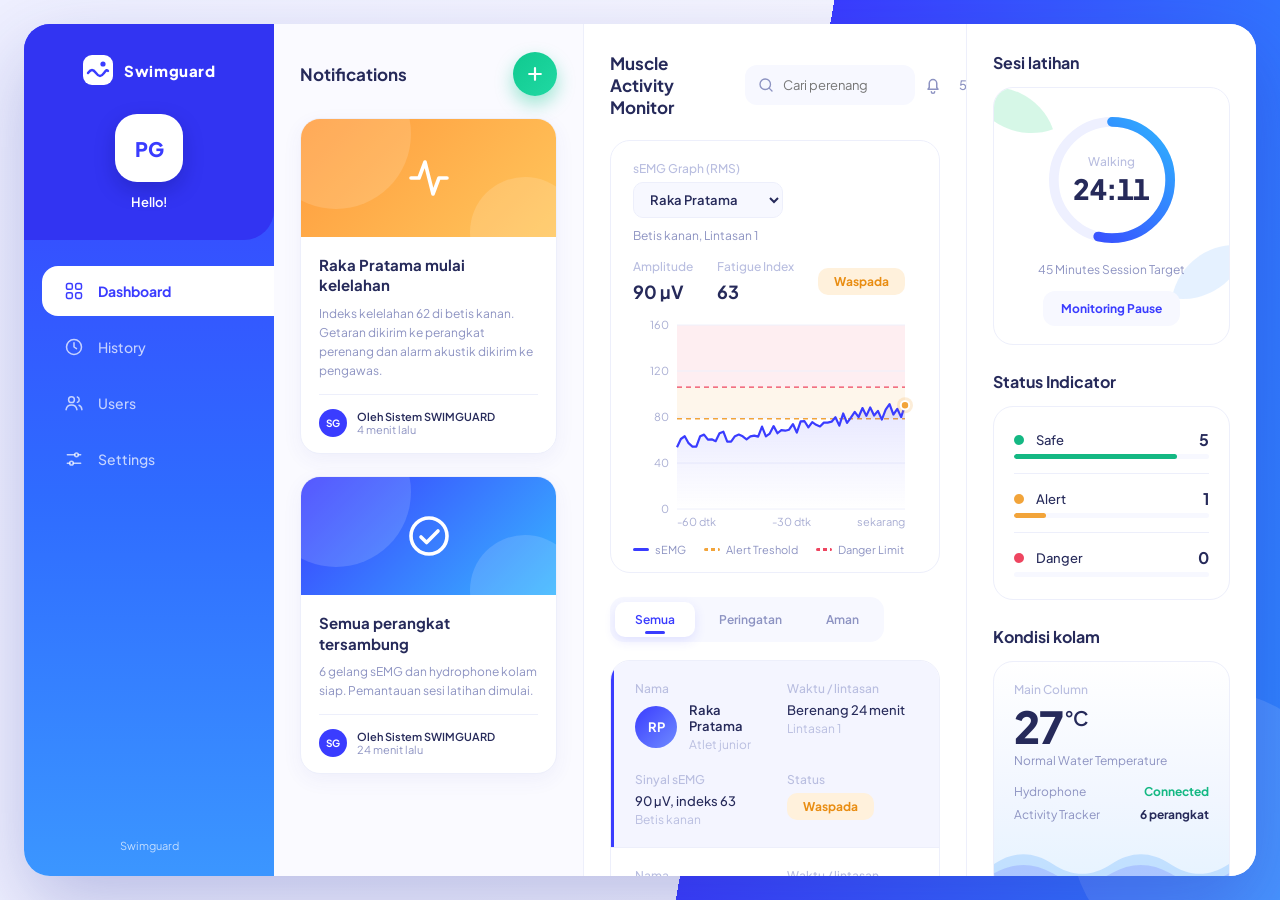
==== commit c76426c2: "language update" ====
--- a/writings.html
+++ b/writings.html
@@ -3,7 +3,7 @@
 <head>
   <meta charset="UTF-8">
   <meta name="viewport" content="width=device-width, initial-scale=1">
-  <title>SWIMGUARD - Dashboard Pemantauan</title>
+  <title>Swimguard - Monitoring Dashboard</title>
   <link rel="preconnect" href="https://fonts.googleapis.com">
   <link rel="preconnect" href="https://fonts.gstatic.com" crossorigin>
   <link href="https://fonts.googleapis.com/css2?family=Plus+Jakarta+Sans:wght@400;500;600;700;800&display=swap" rel="stylesheet">
@@ -22,7 +22,7 @@
           <path d="M6 19c3-4 5-4 8 0s5 4 8 0 3-3 4-2" fill="none" stroke="#3a3cff" stroke-width="2.4" stroke-linecap="round"/>
           <circle cx="21" cy="10" r="2.6" fill="#3a3cff"/>
         </svg>
-        <span>SWIMGUARD</span>
+        <span>Swimguard</span>
       </div>
       <div class="profile">
         <div class="profile-avatar">PG</div>
@@ -37,19 +37,19 @@
       </button>
       <button class="nav-item" data-view="riwayat">
         <svg viewBox="0 0 24 24"><circle cx="12" cy="12" r="9"/><path d="M12 7v5l3 2"/></svg>
-        Riwayat
+        History
       </button>
       <button class="nav-item" data-view="pengguna">
         <svg viewBox="0 0 24 24"><circle cx="9" cy="8" r="3.5"/><path d="M2.5 20c.6-3.6 3.2-5.5 6.5-5.5s5.9 1.9 6.5 5.5"/><path d="M16 4.8a3.4 3.4 0 0 1 0 6.4M18 14.8c2 .6 3.1 2.3 3.5 5.2"/></svg>
-        Pengguna
+        Users
       </button>
       <button class="nav-item" data-view="pengaturan">
         <svg viewBox="0 0 24 24"><path d="M4 7h9M17 7h3M4 17h3M11 17h9"/><circle cx="15" cy="7" r="2.2"/><circle cx="9" cy="17" r="2.2"/></svg>
-        Pengaturan
+        Settings
       </button>
     </nav>
 
-    <p class="powered">Powered by SWIMGUARD</p>
+    <p class="powered">Swimguard</p>
   </aside>
 
   <!-- ============ KONTEN ============ -->
@@ -220,31 +220,31 @@
       <div class="page">
         <header class="page-head">
           <div>
-            <h2>Pengguna dan manfaat</h2>
-            <p class="sub">Siapa yang memakai SWIMGUARD dan apa yang mereka dapat.</p>
+            <h2>Users and Benefits</h2>
+            <p class="sub">Who uses Swimguard and what they gain.</p>
           </div>
         </header>
 
         <div class="benefit-grid">
           <article class="benefit">
             <div class="b-icon b1"><svg viewBox="0 0 24 24"><path d="M3 17c3-4 5-4 8 0s5 4 8 0"/><circle cx="16" cy="6" r="2.5"/><path d="m8 12 4-3 3 2"/></svg></div>
-            <h3>Perenang</h3>
-            <p>Tahu kondisi otot saat berenang. Getaran di perangkat memberi tanda lebih awal sebelum kram atau kelelahan mengganggu gerakan.</p>
+            <h3>Swimmers</h3>
+            <p>Understanding the condition of your muscles while swimming. Vibrations from the device provide an early warning before cramps or fatigue can interfere with movement.</p>
           </article>
           <article class="benefit">
             <div class="b-icon b2"><svg viewBox="0 0 24 24"><path d="M4 19V9M10 19V5M16 19v-7M22 19H2"/></svg></div>
-            <h3>Pelatih renang</h3>
-            <p>Melihat grafik aktivitas otot dan riwayat tiap perenang untuk mengatur intensitas latihan, waktu istirahat, dan program berikutnya.</p>
+            <h3>Swim Coaches</h3>
+            <p>View muscle activity charts and the history of each swimmer to adjust train intensity, rest periods, and future programs.</p>
           </article>
           <article class="benefit">
             <div class="b-icon b3"><svg viewBox="0 0 24 24"><path d="M6 17h12l-1.5-2V10a4.5 4.5 0 0 0-9 0v5z"/><path d="M10 20a2 2 0 0 0 4 0"/></svg></div>
-            <h3>Pengawas</h3>
-            <p>Menerima alarm akustik dan notifikasi dashboard saat ada perenang berisiko, sehingga bisa bereaksi lebih cepat tanpa mengawasi satu per satu.</p>
+            <h3>Supervisors</h3>
+            <p>Receive audible alarms and dashboard notifications when a swimmer is at risk, allowing for faster response times without needing to monitor each individual separately.</p>
           </article>
           <article class="benefit">
             <div class="b-icon b4"><svg viewBox="0 0 24 24"><path d="M3 21V9l9-6 9 6v12"/><path d="M9 21v-6h6v6"/></svg></div>
-            <h3>Pengelola kolam renang</h3>
-            <p>Memiliki data keselamatan dan riwayat kejadian untuk evaluasi prosedur, pelaporan, dan peningkatan layanan kolam.</p>
+            <h3>Pool Managers</h3>
+            <p>Access safety data and incident history to evaluate procedures, generate reports, and improve pool services.</p>
           </article>
         </div>
       </div>
@@ -255,16 +255,16 @@
       <div class="page">
         <header class="page-head">
           <div>
-            <h2>Pengaturan peringatan</h2>
-            <p class="sub">Atur batas indeks kelelahan dan jalur peringatan ganda.</p>
+            <h2>Alert Settings</h2>
+            <p class="sub">Set fatigue index tresholds and dual alert triggers.</p>
           </div>
         </header>
 
         <div class="settings">
           <div class="setting">
             <div class="setting-info">
-              <strong>Batas waspada</strong>
-              <span>Status berubah ke Waspada saat indeks mencapai nilai ini.</span>
+              <strong>Warning Treshold</strong>
+              <span>Status changes to 'Warning' when the index reaches this value.</span>
             </div>
             <div class="slider">
               <input type="range" id="setWarn" min="30" max="80" value="55">
@@ -274,8 +274,8 @@
 
           <div class="setting">
             <div class="setting-info">
-              <strong>Batas bahaya</strong>
-              <span>Status berubah ke Bahaya saat indeks mencapai nilai ini.</span>
+              <strong>Danger Treshold</strong>
+              <span>Status changes to 'Danger' when the index reaches this value.</span>
             </div>
             <div class="slider">
               <input type="range" id="setDanger" min="50" max="95" value="80">
@@ -285,8 +285,8 @@
 
           <div class="setting">
             <div class="setting-info">
-              <strong>Getaran pada perangkat perenang</strong>
-              <span>Perangkat bergetar saat status naik ke Waspada atau Bahaya.</span>
+              <strong>Vibration on Swimmer's Device</strong>
+              <span>The device vibrates when the status shifts to 'Warning' or 'Danger'.</span>
             </div>
             <label class="switch">
               <input type="checkbox" id="setVib" checked>
@@ -296,8 +296,8 @@
 
           <div class="setting">
             <div class="setting-info">
-              <strong>Alarm akustik ke pengawas</strong>
-              <span>Sinyal dikirim lewat hydrophone ke pengawas kolam.</span>
+              <strong>Acoustic Alarm for Supervisor</strong>
+              <span>A signal is sent via hydrophone to the pool supervisor.</span>
             </div>
             <label class="switch">
               <input type="checkbox" id="setAco" checked>
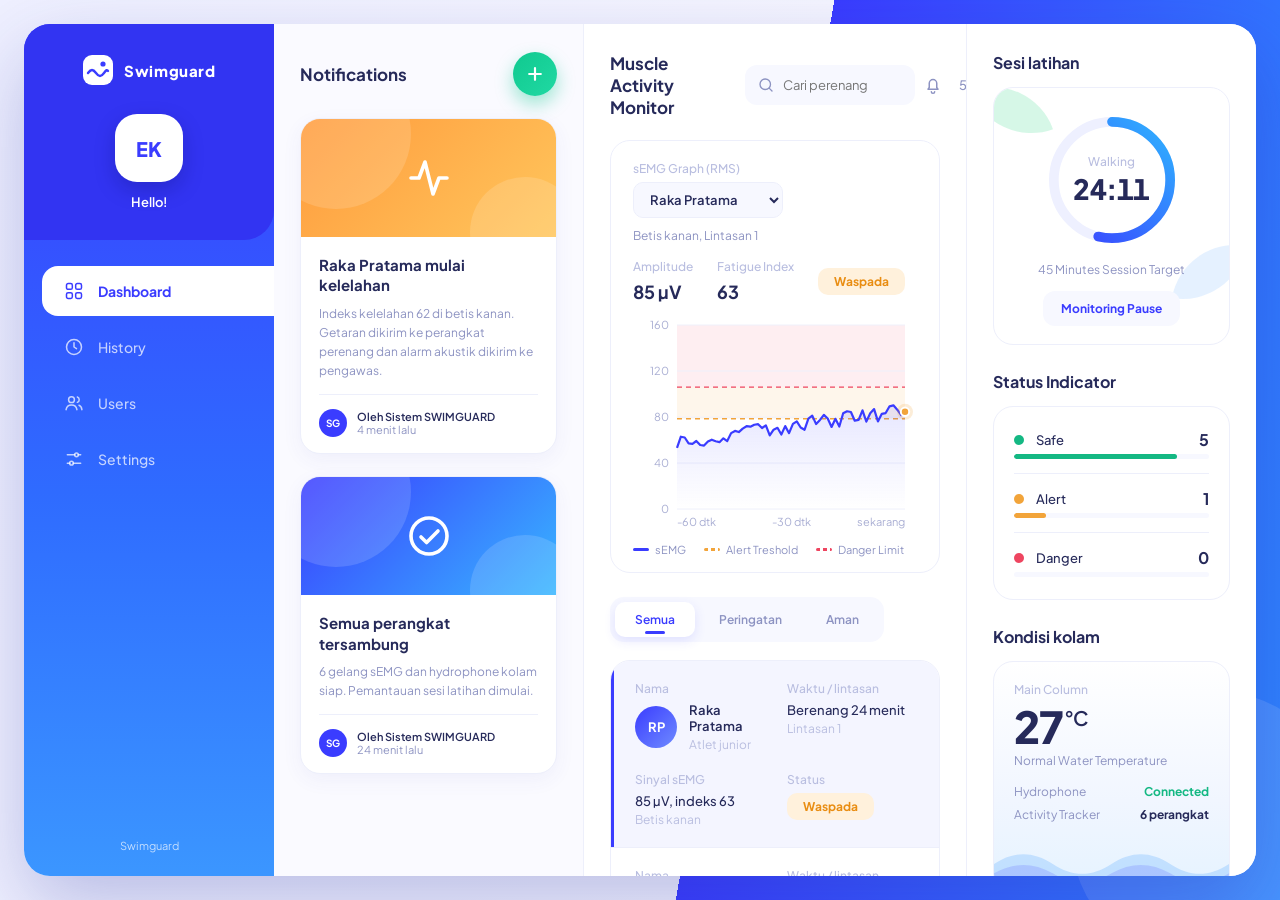
==== commit fdfaf2d2: "update" ====
--- a/writings.html
+++ b/writings.html
@@ -3,7 +3,7 @@
 <head>
   <meta charset="UTF-8">
   <meta name="viewport" content="width=device-width, initial-scale=1">
-  <title>Swimguard - Monitoring Dashboard</title>
+  <title>Swimguard - Dashboard</title>
   <link rel="preconnect" href="https://fonts.googleapis.com">
   <link rel="preconnect" href="https://fonts.gstatic.com" crossorigin>
   <link href="https://fonts.googleapis.com/css2?family=Plus+Jakarta+Sans:wght@400;500;600;700;800&display=swap" rel="stylesheet">
@@ -25,7 +25,7 @@
         <span>Swimguard</span>
       </div>
       <div class="profile">
-        <div class="profile-avatar">PG</div>
+        <div class="profile-avatar">EK</div>
         <p>Hello!</p>
       </div>
     </div>
@@ -297,7 +297,7 @@
           <div class="setting">
             <div class="setting-info">
               <strong>Acoustic Alarm for Supervisor</strong>
-              <span>A signal is sent via hydrophone to the pool supervisor.</span>
+              <span>A signal is sent via hydrophone.</span>
             </div>
             <label class="switch">
               <input type="checkbox" id="setAco" checked>
